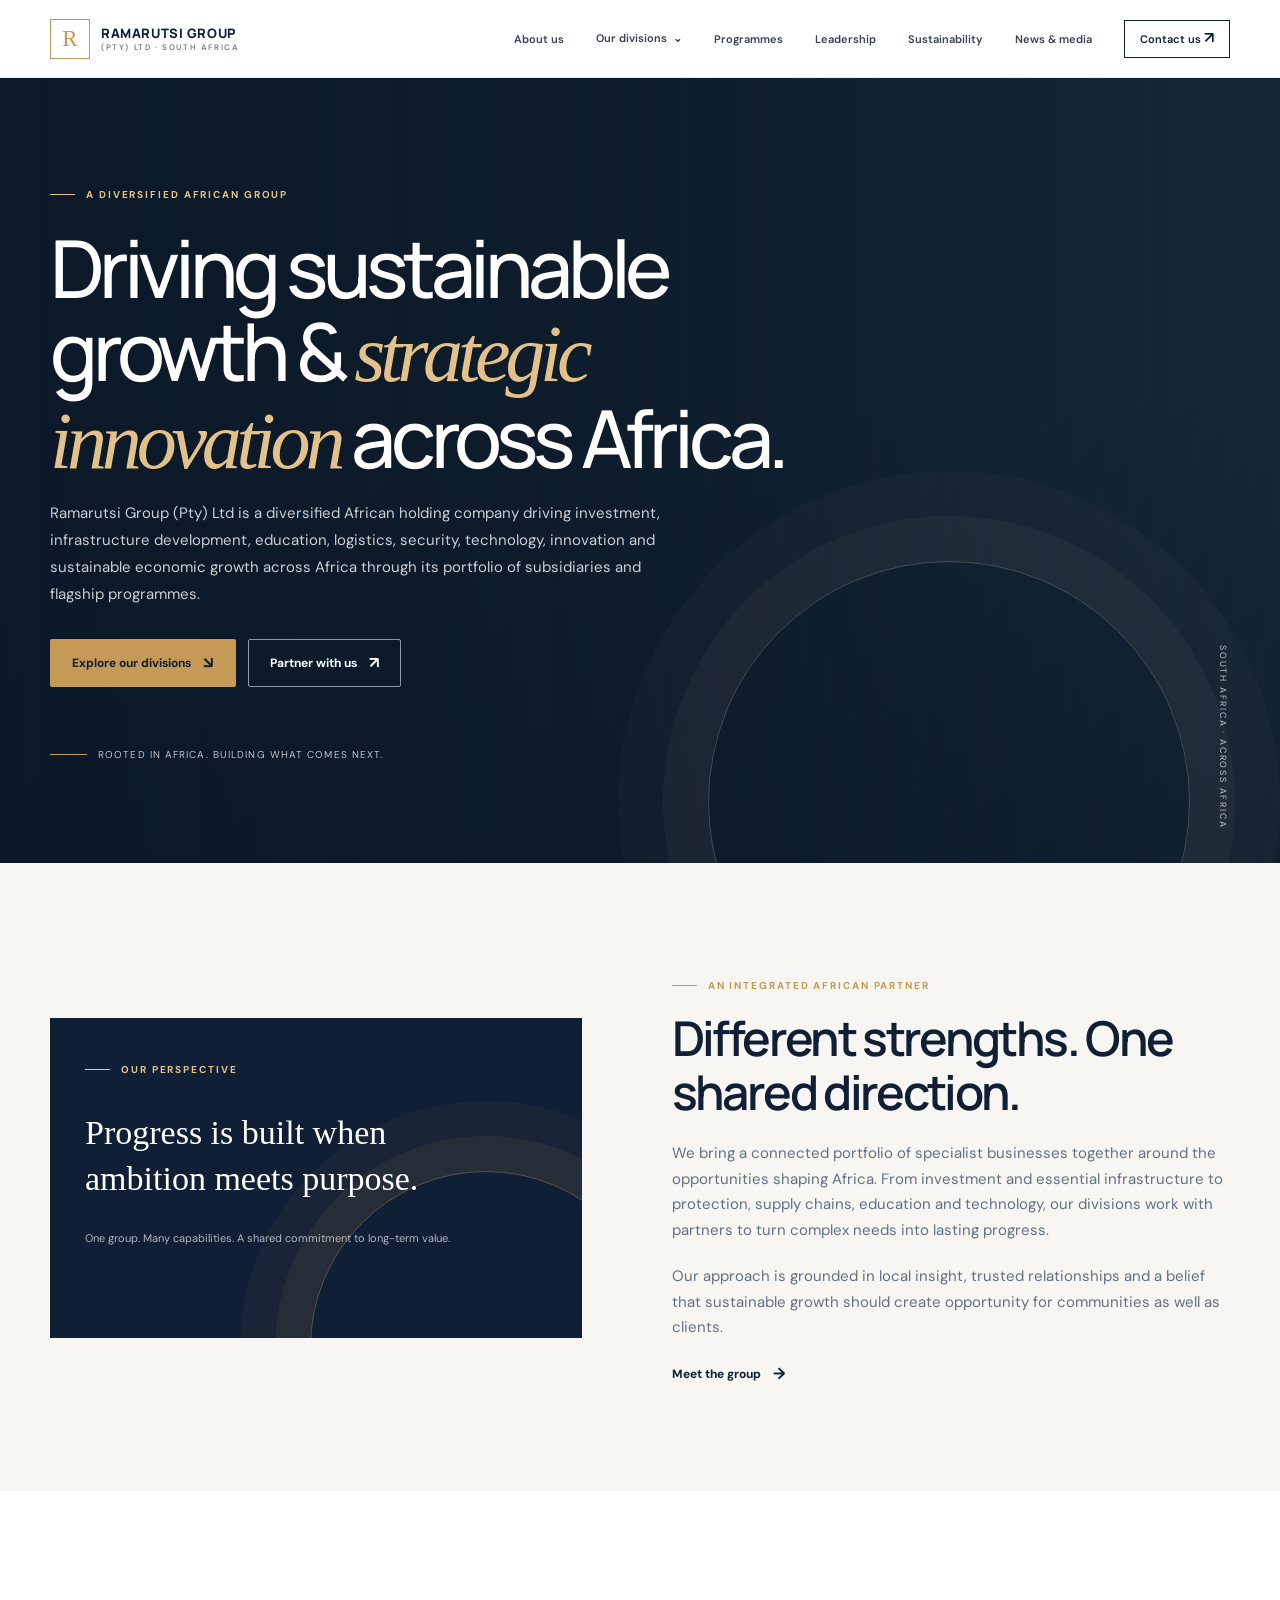
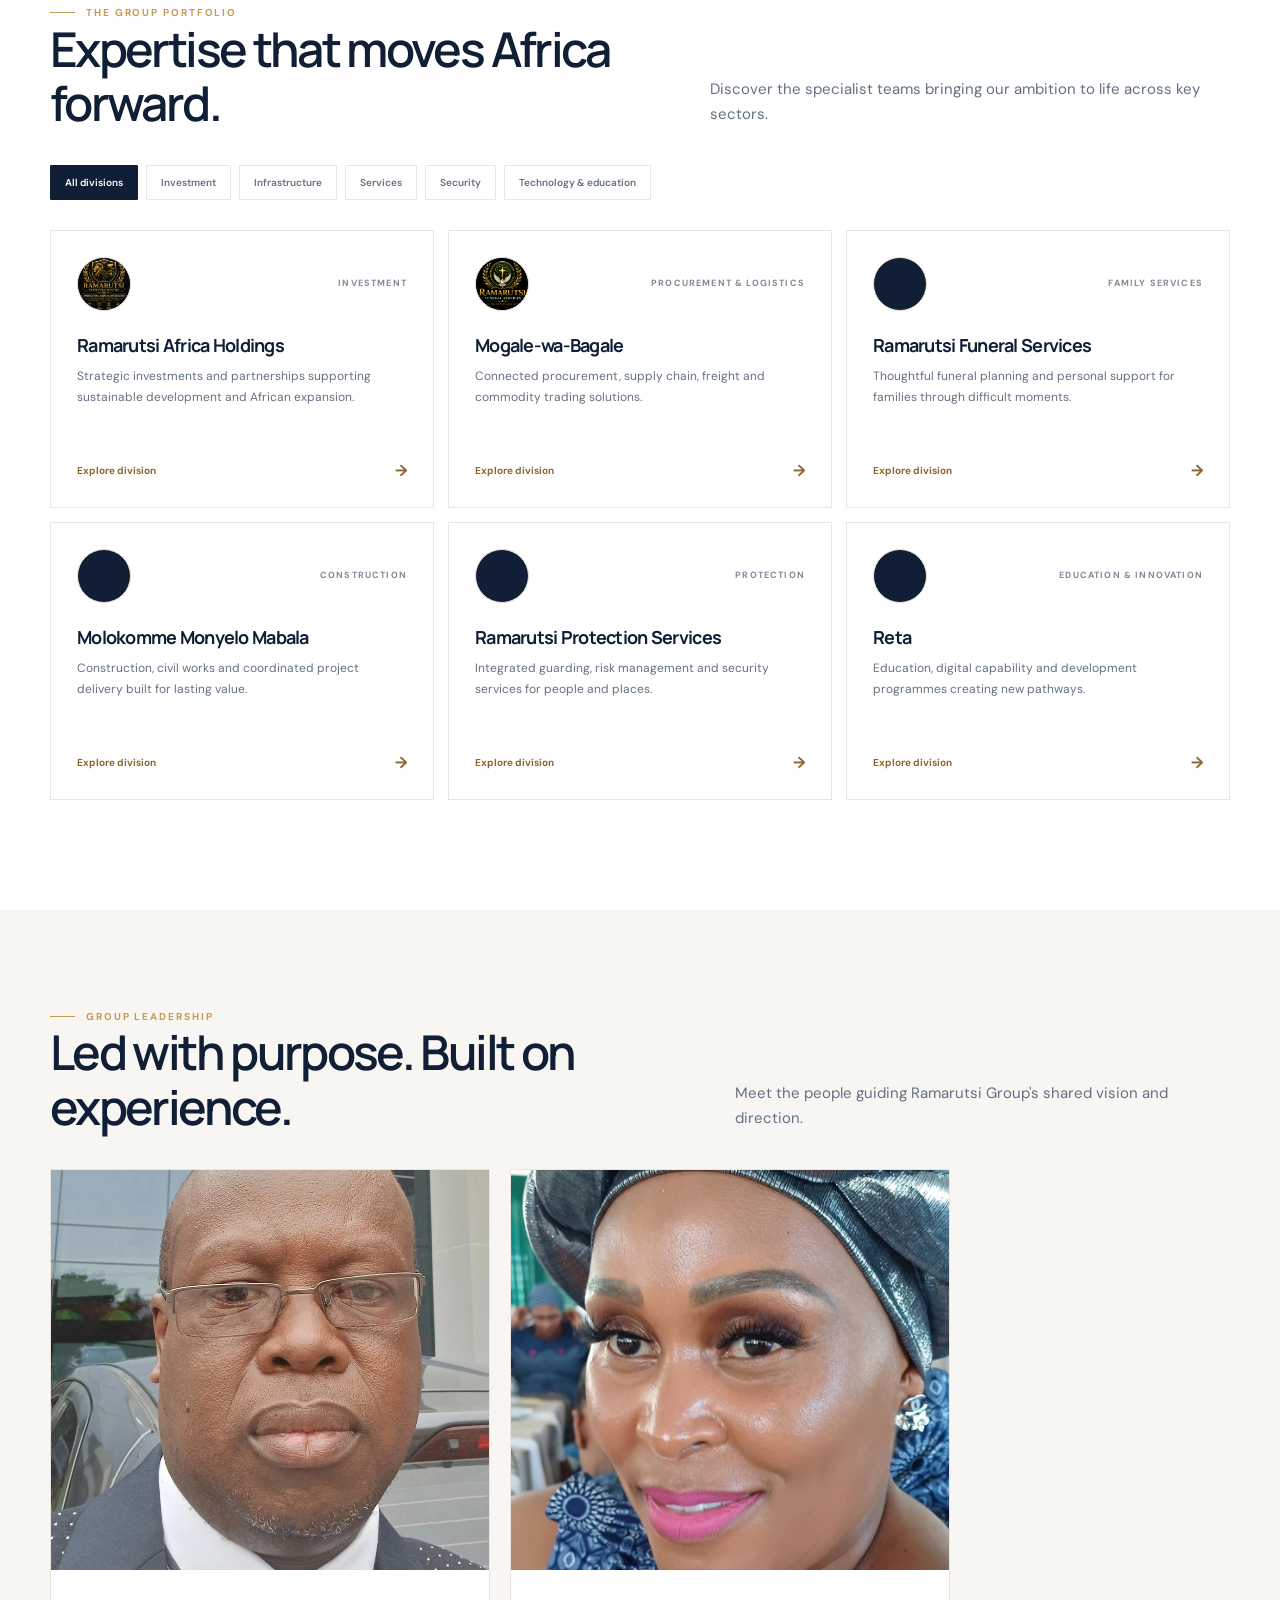
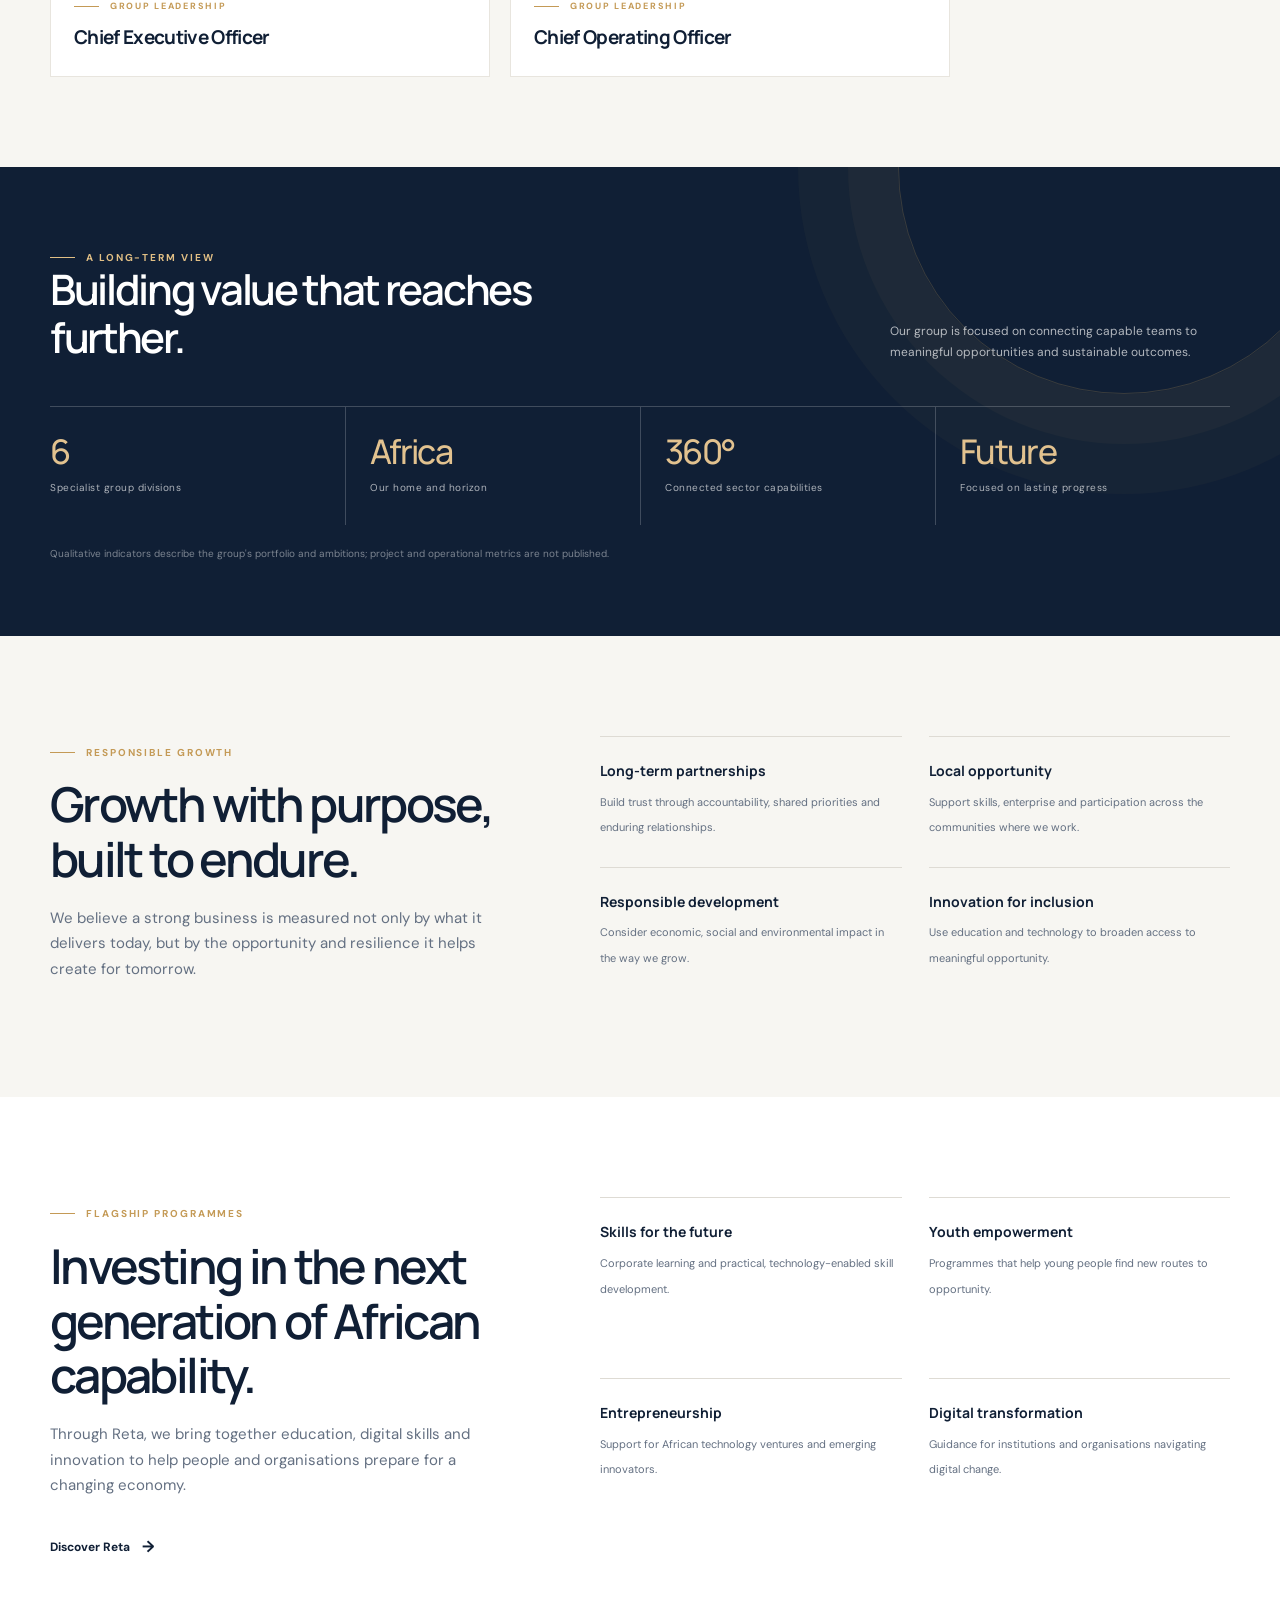
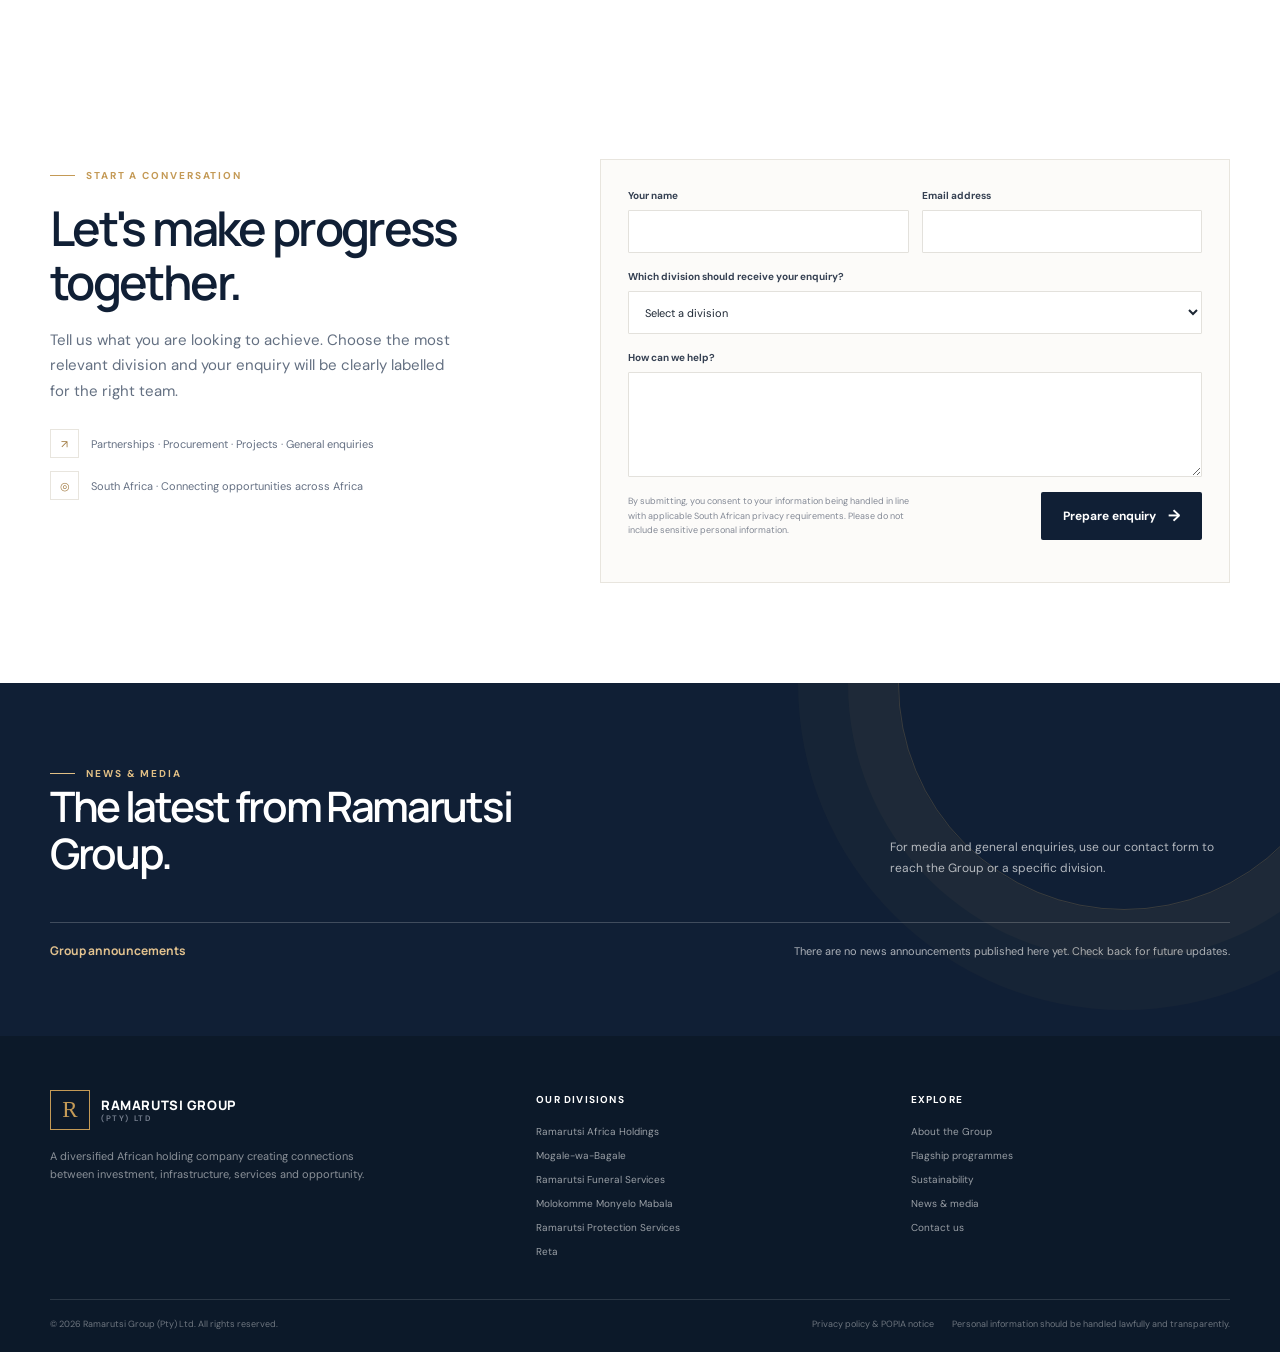
==== ramarutsi-group-website/index.html @ f802caf9 "Add files via upload" ====
<!doctype html>
<html lang="en-ZA">
<head>
  <meta charset="utf-8">
  <meta name="viewport" content="width=device-width, initial-scale=1">
  <meta name="theme-color" content="#101f35">
  <meta name="description" content="Ramarutsi Group is a diversified African holding company advancing investment, infrastructure, logistics, security, education and innovation.">
  <meta name="keywords" content="Ramarutsi Group, African investment, infrastructure, procurement, logistics, security services, education, South Africa">
  <meta property="og:title" content="Ramarutsi Group | Building Africa's next chapter">
  <meta property="og:description" content="A diversified African group delivering progress across investment, infrastructure, logistics, security, education and innovation.">
  <meta property="og:type" content="website">
  <title>Ramarutsi Group | Building Africa's next chapter</title>
  <link rel="preconnect" href="https://fonts.googleapis.com">
  <link rel="preconnect" href="https://fonts.gstatic.com" crossorigin>
  <link rel="preconnect" href="https://images.unsplash.com">
  <link rel="stylesheet" href="assets/css/style.css">
</head>
<body>
  <header class="site-header">
    <nav class="container nav-inner" aria-label="Main navigation">
      <a class="brand" href="index.html" aria-label="Ramarutsi Group home">
        <span class="brand-mark" aria-hidden="true">R</span>
        <span class="brand-copy">Ramarutsi Group<small>(Pty) Ltd · South Africa</small></span>
      </a>
      <button class="menu-toggle" type="button" aria-label="Open navigation menu" aria-expanded="false" aria-controls="primary-navigation">☰</button>
      <ul class="nav-links" id="primary-navigation">
        <li><a href="#about">About us</a></li>
        <li class="nav-dropdown">
          <button type="button" aria-haspopup="true">Our divisions <span aria-hidden="true">⌄</span></button>
          <div class="dropdown-menu">
            <a href="companies/africa-holdings.html">Ramarutsi Africa Holdings</a>
            <a href="companies/mogale-wa-bagale.html">Mogale-wa-Bagale</a>
            <a href="companies/funeral-services.html">Ramarutsi Funeral Services</a>
            <a href="companies/molokomme-monyelo-mabala.html">Molokomme Monyelo Mabala</a>
            <a href="companies/protection-services.html">Ramarutsi Protection Services</a>
            <a href="companies/reta.html">Reta</a>
          </div>
        </li>
        <li><a href="#programmes">Programmes</a></li>
        <li><a href="#leadership">Leadership</a></li>
        <li><a href="#sustainability">Sustainability</a></li>
        <li><a href="#news">News &amp; media</a></li>
        <li><a class="nav-cta" href="#contact">Contact us <span class="arrow" aria-hidden="true">↗</span></a></li>
      </ul>
    </nav>
  </header>

  <main>
    <section class="hero" aria-labelledby="hero-title">
      <div class="container hero-content">
        <span class="eyebrow">A diversified African group</span>
        <h1 id="hero-title">Driving sustainable growth &amp; <em>strategic innovation</em> across Africa.</h1>
        <p>Ramarutsi Group (Pty) Ltd is a diversified African holding company driving investment, infrastructure development, education, logistics, security, technology, innovation and sustainable economic growth across Africa through its portfolio of subsidiaries and flagship programmes.</p>
        <div class="hero-actions">
          <a class="button button-gold" href="#divisions">Explore our divisions <span class="arrow" aria-hidden="true">↘</span></a>
          <a class="button button-outline" href="#contact">Partner with us <span class="arrow" aria-hidden="true">↗</span></a>
        </div>
        <div class="hero-note">Rooted in Africa. Building what comes next.</div>
      </div>
      <span class="hero-corner">South Africa · Across Africa</span>
    </section>

    <section class="intro" id="about">
      <div class="container intro-grid">
        <div class="intro-aside">
          <span class="eyebrow">Our perspective</span>
          <blockquote>Progress is built when ambition meets purpose.</blockquote>
          <p>One group. Many capabilities. A shared commitment to long-term value.</p>
        </div>
        <div class="intro-copy">
          <span class="eyebrow">An integrated African partner</span>
          <h2 class="section-heading">Different strengths. One shared direction.</h2>
          <p>We bring a connected portfolio of specialist businesses together around the opportunities shaping Africa. From investment and essential infrastructure to protection, supply chains, education and technology, our divisions work with partners to turn complex needs into lasting progress.</p>
          <p>Our approach is grounded in local insight, trusted relationships and a belief that sustainable growth should create opportunity for communities as well as clients.</p>
          <a class="intro-link" href="#divisions">Meet the group <span class="arrow" aria-hidden="true">→</span></a>
        </div>
      </div>
    </section>

    <section class="divisions" id="divisions">
      <div class="container">
        <div class="section-topline">
          <div>
            <span class="eyebrow">The group portfolio</span>
            <h2 class="section-heading">Expertise that moves Africa forward.</h2>
          </div>
          <p class="section-copy">Discover the specialist teams bringing our ambition to life across key sectors.</p>
        </div>
        <div class="filter-row" role="group" aria-label="Filter divisions by sector">
          <button class="filter-button" type="button" data-filter="all" aria-pressed="true">All divisions</button>
          <button class="filter-button" type="button" data-filter="investment" aria-pressed="false">Investment</button>
          <button class="filter-button" type="button" data-filter="infrastructure" aria-pressed="false">Infrastructure</button>
          <button class="filter-button" type="button" data-filter="services" aria-pressed="false">Services</button>
          <button class="filter-button" type="button" data-filter="security" aria-pressed="false">Security</button>
          <button class="filter-button" type="button" data-filter="technology" aria-pressed="false">Technology &amp; education</button>
        </div>
        <div class="division-grid">
          <article class="division-card" data-sectors="investment">
            <div class="division-top"><span class="division-icon division-logo"><img src="assets/images/division-africa-holdings.webp" alt="" loading="lazy" decoding="async"></span><span class="division-sector">Investment</span></div>
            <h3>Ramarutsi Africa Holdings</h3>
            <p>Strategic investments and partnerships supporting sustainable development and African expansion.</p>
            <a href="companies/africa-holdings.html"><span>Explore division</span><span aria-hidden="true">→</span></a>
          </article>
          <article class="division-card" data-sectors="services infrastructure">
            <div class="division-top"><span class="division-icon division-logo"><img src="assets/images/division-mogale-wa-bagale.webp" alt="" loading="lazy" decoding="async"></span><span class="division-sector">Procurement &amp; logistics</span></div>
            <h3>Mogale-wa-Bagale</h3>
            <p>Connected procurement, supply chain, freight and commodity trading solutions.</p>
            <a href="companies/mogale-wa-bagale.html"><span>Explore division</span><span aria-hidden="true">→</span></a>
          </article>
          <article class="division-card" data-sectors="services">
            <div class="division-top"><span class="division-icon division-logo"><img src="assets/images/division-funeral-services.webp" alt="" loading="lazy" decoding="async"></span><span class="division-sector">Family services</span></div>
            <h3>Ramarutsi Funeral Services</h3>
            <p>Thoughtful funeral planning and personal support for families through difficult moments.</p>
            <a href="companies/funeral-services.html"><span>Explore division</span><span aria-hidden="true">→</span></a>
          </article>
          <article class="division-card" data-sectors="infrastructure services">
            <div class="division-top"><span class="division-icon division-logo"><img src="assets/images/division-molokomme-monyelo-mabala.webp" alt="" loading="lazy" decoding="async"></span><span class="division-sector">Construction</span></div>
            <h3>Molokomme Monyelo Mabala</h3>
            <p>Construction, civil works and coordinated project delivery built for lasting value.</p>
            <a href="companies/molokomme-monyelo-mabala.html"><span>Explore division</span><span aria-hidden="true">→</span></a>
          </article>
          <article class="division-card" data-sectors="security services">
            <div class="division-top"><span class="division-icon division-logo"><img src="assets/images/division-protection-services.webp" alt="" loading="lazy" decoding="async"></span><span class="division-sector">Protection</span></div>
            <h3>Ramarutsi Protection Services</h3>
            <p>Integrated guarding, risk management and security services for people and places.</p>
            <a href="companies/protection-services.html"><span>Explore division</span><span aria-hidden="true">→</span></a>
          </article>
          <article class="division-card" data-sectors="technology">
            <div class="division-top"><span class="division-icon division-logo"><img src="assets/images/division-reta.webp" alt="" loading="lazy" decoding="async"></span><span class="division-sector">Education &amp; innovation</span></div>
            <h3>Reta</h3>
            <p>Education, digital capability and development programmes creating new pathways.</p>
            <a href="companies/reta.html"><span>Explore division</span><span aria-hidden="true">→</span></a>
          </article>
        </div>
      </div>
    </section>

    <section class="leadership" id="leadership">
      <div class="container">
        <div class="section-topline">
          <div>
            <span class="eyebrow">Group leadership</span>
            <h2 class="section-heading">Led with purpose. Built on experience.</h2>
          </div>
          <p class="section-copy">Meet the people guiding Ramarutsi Group's shared vision and direction.</p>
        </div>
        <div class="leadership-grid">
          <figure class="leader-card">
            <div class="leader-image"><img src="assets/images/leader-ceo.webp" alt="Ramarutsi Group Chief Executive Officer wearing glasses" loading="lazy" decoding="async"></div>
            <figcaption><span class="eyebrow">Group leadership</span><h3>Chief Executive Officer</h3></figcaption>
          </figure>
          <figure class="leader-card">
            <div class="leader-image"><img src="assets/images/leader-coo.webp" alt="Ramarutsi Group Chief Operating Officer wearing blue" loading="lazy" decoding="async"></div>
            <figcaption><span class="eyebrow">Group leadership</span><h3>Chief Operating Officer</h3></figcaption>
          </figure>
        </div>
      </div>
    </section>

    <section class="impact" aria-labelledby="impact-title">
      <div class="container">
        <div class="impact-header">
          <div><span class="eyebrow">A long-term view</span><h2 class="section-heading" id="impact-title">Building value that reaches further.</h2></div>
          <p>Our group is focused on connecting capable teams to meaningful opportunities and sustainable outcomes.</p>
        </div>
        <div class="metric-grid">
          <div class="metric"><strong>6</strong><span>Specialist group divisions</span></div>
          <div class="metric"><strong>Africa</strong><span>Our home and horizon</span></div>
          <div class="metric"><strong>360°</strong><span>Connected sector capabilities</span></div>
          <div class="metric"><strong>Future</strong><span>Focused on lasting progress</span></div>
        </div>
        <p class="impact-note">Qualitative indicators describe the group's portfolio and ambitions; project and operational metrics are not published.</p>
      </div>
    </section>

    <section class="values" id="sustainability">
      <div class="container values-grid">
        <div class="values-copy">
          <span class="eyebrow">Responsible growth</span>
          <h2 class="section-heading">Growth with purpose, built to endure.</h2>
          <p>We believe a strong business is measured not only by what it delivers today, but by the opportunity and resilience it helps create for tomorrow.</p>
        </div>
        <ul class="value-list">
          <li><strong>Long-term partnerships</strong><span>Build trust through accountability, shared priorities and enduring relationships.</span></li>
          <li><strong>Local opportunity</strong><span>Support skills, enterprise and participation across the communities where we work.</span></li>
          <li><strong>Responsible development</strong><span>Consider economic, social and environmental impact in the way we grow.</span></li>
          <li><strong>Innovation for inclusion</strong><span>Use education and technology to broaden access to meaningful opportunity.</span></li>
        </ul>
      </div>
    </section>

    <section class="values" id="programmes" style="background:#fff">
      <div class="container values-grid">
        <div class="values-copy">
          <span class="eyebrow">Flagship programmes</span>
          <h2 class="section-heading">Investing in the next generation of African capability.</h2>
          <p>Through Reta, we bring together education, digital skills and innovation to help people and organisations prepare for a changing economy.</p>
          <a class="intro-link" href="companies/reta.html">Discover Reta <span class="arrow" aria-hidden="true">→</span></a>
        </div>
        <ul class="value-list">
          <li><strong>Skills for the future</strong><span>Corporate learning and practical, technology-enabled skill development.</span></li>
          <li><strong>Youth empowerment</strong><span>Programmes that help young people find new routes to opportunity.</span></li>
          <li><strong>Entrepreneurship</strong><span>Support for African technology ventures and emerging innovators.</span></li>
          <li><strong>Digital transformation</strong><span>Guidance for institutions and organisations navigating digital change.</span></li>
        </ul>
      </div>
    </section>

    <section class="contact" id="contact">
      <div class="container contact-grid">
        <div class="contact-copy">
          <span class="eyebrow">Start a conversation</span>
          <h2 class="section-heading">Let's make progress together.</h2>
          <p>Tell us what you are looking to achieve. Choose the most relevant division and your enquiry will be clearly labelled for the right team.</p>
          <div class="contact-detail"><span aria-hidden="true">↗</span><span>Partnerships · Procurement · Projects · General enquiries</span></div>
          <div class="contact-detail"><span aria-hidden="true">◎</span><span>South Africa · Connecting opportunities across Africa</span></div>
        </div>
        <form class="contact-form" id="contact-form">
          <div class="field"><label for="name">Your name</label><input id="name" name="name" autocomplete="name" required></div>
          <div class="field"><label for="email">Email address</label><input id="email" name="email" type="email" autocomplete="email" required></div>
          <div class="field field-full"><label for="division">Which division should receive your enquiry?</label>
            <select id="division" name="division" required>
              <option value="" disabled selected>Select a division</option>
              <option value="africa-holdings">Ramarutsi Africa Holdings</option>
              <option value="mogale-wa-bagale">Mogale-wa-Bagale</option>
              <option value="funeral-services">Ramarutsi Funeral Services</option>
              <option value="molokomme-monyelo-mabala">Molokomme Monyelo Mabala</option>
              <option value="protection-services">Ramarutsi Protection Services</option>
              <option value="reta">Reta</option>
              <option value="group">Ramarutsi Group — general enquiry</option>
            </select>
          </div>
          <div class="field field-full"><label for="message">How can we help?</label><textarea id="message" name="message" required></textarea></div>
          <div class="form-foot">
            <p>By submitting, you consent to your information being handled in line with applicable South African privacy requirements. Please do not include sensitive personal information.</p>
            <button class="button button-dark" type="submit">Prepare enquiry <span class="arrow" aria-hidden="true">→</span></button>
          </div>
          <p class="form-status" id="form-status" role="status" aria-live="polite" tabindex="-1"></p>
        </form>
      </div>
    </section>

    <section id="news" class="impact" aria-label="News and media">
      <div class="container impact-header">
        <div><span class="eyebrow">News &amp; media</span><h2 class="section-heading">The latest from Ramarutsi Group.</h2></div>
        <p>For media and general enquiries, use our contact form to reach the Group or a specific division.</p>
      </div>
      <div class="container news-strip"><strong>Group announcements</strong><p>There are no news announcements published here yet. Check back for future updates.</p></div>
    </section>
  </main>

  <footer class="site-footer">
    <div class="container">
      <div class="footer-top">
        <div class="footer-brand">
          <a class="brand" href="index.html"><span class="brand-mark" aria-hidden="true">R</span><span class="brand-copy">Ramarutsi Group<small>(Pty) Ltd</small></span></a>
          <p>A diversified African holding company creating connections between investment, infrastructure, services and opportunity.</p>
        </div>
        <div class="footer-column"><h3>Our divisions</h3><div class="footer-links">
          <a href="companies/africa-holdings.html">Ramarutsi Africa Holdings</a><a href="companies/mogale-wa-bagale.html">Mogale-wa-Bagale</a><a href="companies/funeral-services.html">Ramarutsi Funeral Services</a><a href="companies/molokomme-monyelo-mabala.html">Molokomme Monyelo Mabala</a><a href="companies/protection-services.html">Ramarutsi Protection Services</a><a href="companies/reta.html">Reta</a>
        </div></div>
        <div class="footer-column"><h3>Explore</h3><div class="footer-links">
          <a href="#about">About the Group</a><a href="#programmes">Flagship programmes</a><a href="#sustainability">Sustainability</a><a href="#news">News &amp; media</a><a href="#contact">Contact us</a>
        </div></div>
      </div>
      <div class="footer-bottom"><span>© <span data-year></span> Ramarutsi Group (Pty) Ltd. All rights reserved.</span>      <div class="footer-legal"><a href="privacy.html">Privacy policy &amp; POPIA notice</a><span>Personal information should be handled lawfully and transparently.</span></div></div>
    </div>
  </footer>
  <script src="assets/js/main.js" defer></script>
</body>
</html>
---- ramarutsi-group-website/assets/css/style.css ----
@import url('https://fonts.googleapis.com/css2?family=DM+Sans:wght@400;500;600;700&family=Manrope:wght@400;500;600;700;800&display=swap');

:root {
  color-scheme: light;
  --navy: #101f35;
  --navy-2: #172a46;
  --gold: #c49a56;
  --gold-light: #ead7b5;
  --ink: #1d2734;
  --muted: #647082;
  --paper: #f7f6f2;
  --white: #fff;
  --line: #e8e5de;
  --serif: Georgia, 'Times New Roman', serif;
  --sans: 'DM Sans', Arial, sans-serif;
  --display: 'Manrope', Arial, sans-serif;
  --container: 1180px;
}

* { box-sizing: border-box; }
html { scroll-behavior: smooth; scroll-padding-top: 92px; }
body { margin: 0; color: var(--ink); background: var(--white); font-family: var(--sans); font-size: 15px; line-height: 1.7; -webkit-font-smoothing: antialiased; }
body.menu-open { overflow: hidden; }
a { color: inherit; text-decoration: none; }
button, input, select, textarea { font: inherit; }
button, a { -webkit-tap-highlight-color: transparent; }
button:focus-visible, a:focus-visible, input:focus-visible, select:focus-visible, textarea:focus-visible { outline: 3px solid #d5ab69; outline-offset: 3px; }
img { display: block; max-width: 100%; }
.container { width: min(var(--container), calc(100% - 48px)); margin-inline: auto; }
.eyebrow { display: inline-flex; align-items: center; gap: 11px; color: var(--gold); font-size: 10px; font-weight: 700; letter-spacing: .19em; line-height: 1.5; text-transform: uppercase; }
.eyebrow::before { width: 25px; height: 1px; background: currentColor; content: ''; }
.section-heading { max-width: 670px; margin: 0; color: var(--navy); font-family: var(--display); font-size: clamp(32px, 4vw, 48px); font-weight: 600; letter-spacing: -.055em; line-height: 1.14; }
.section-copy { max-width: 570px; color: var(--muted); font-size: 15px; }
.button { display: inline-flex; min-height: 48px; align-items: center; justify-content: center; gap: 12px; padding: 0 21px; border: 1px solid transparent; border-radius: 2px; cursor: pointer; font-size: 12px; font-weight: 700; transition: background .2s, color .2s, border-color .2s, transform .2s; }
.button:hover { transform: translateY(-2px); }
.button-gold { color: var(--navy); background: var(--gold); }
.button-gold:hover { background: #d3ae70; }
.button-outline { border-color: rgba(255,255,255,.55); color: var(--white); background: transparent; }
.button-outline:hover { border-color: var(--white); background: rgba(255,255,255,.08); }
.button-dark { color: var(--white); background: var(--navy); }
.button-dark:hover { background: #263d5a; }
.arrow { font-size: 16px; line-height: 1; }

.site-header { position: sticky; z-index: 20; top: 0; height: 78px; border-bottom: 1px solid rgba(16,31,53,.08); background: rgba(255,255,255,.97); backdrop-filter: blur(12px); }
.nav-inner { display: flex; height: 100%; align-items: center; justify-content: space-between; }
.brand { display: inline-flex; align-items: center; gap: 11px; flex-shrink: 0; }
.brand-mark { display: grid; width: 40px; height: 40px; place-items: center; border: 1px solid var(--gold); color: var(--gold); font-family: var(--serif); font-size: 23px; line-height: 1; }
.brand-copy { display: grid; gap: 0; color: var(--navy); font-family: var(--display); font-size: 13px; font-weight: 800; letter-spacing: .045em; line-height: 1.25; text-transform: uppercase; }
.brand-copy small { color: #788190; font-family: var(--sans); font-size: 8px; font-weight: 600; letter-spacing: .2em; }
.nav-links { display: flex; align-items: center; gap: clamp(16px, 2.5vw, 33px); margin: 0; padding: 0; list-style: none; }
.nav-links a { color: #354052; font-size: 11px; font-weight: 600; transition: color .2s; }
.nav-links a:hover, .nav-links a[aria-current="page"] { color: #a97a32; }
.nav-links .nav-cta { padding: 11px 15px; border: 1px solid var(--navy); color: var(--navy); }
.nav-links .nav-cta:hover { color: var(--white); background: var(--navy); }
.nav-dropdown { position: relative; }
.nav-dropdown > button { display: flex; align-items: center; gap: 6px; padding: 9px 0; border: 0; color: #354052; background: transparent; cursor: pointer; font-size: 11px; font-weight: 600; }
.dropdown-menu { position: absolute; top: calc(100% + 13px); left: -18px; display: none; width: 250px; padding: 9px; border: 1px solid var(--line); background: var(--white); box-shadow: 0 18px 40px rgba(16,31,53,.12); }
.nav-dropdown:hover .dropdown-menu, .nav-dropdown:focus-within .dropdown-menu { display: grid; }
.dropdown-menu a { padding: 9px 10px; font-size: 11px; }
.dropdown-menu a:hover { background: var(--paper); }
.menu-toggle { display: none; width: 43px; height: 43px; align-items: center; justify-content: center; border: 1px solid var(--line); color: var(--navy); background: var(--white); cursor: pointer; font-size: 20px; }

.hero { position: relative; display: flex; min-height: min(660px, calc(100svh - 78px)); align-items: center; overflow: hidden; color: var(--white); background: #192b3a url('https://images.unsplash.com/photo-1516026672322-bc52d61a55d5?auto=format&fit=crop&w=2200&q=85') center 53% / cover no-repeat; }
.hero::before { position: absolute; inset: 0; background: linear-gradient(90deg, rgba(10,23,39,.91) 0%, rgba(10,23,39,.76) 44%, rgba(10,23,39,.18) 100%), linear-gradient(0deg, rgba(11,24,39,.45), transparent 60%); content: ''; }
.hero::after { position: absolute; right: 7%; bottom: -180px; width: 480px; height: 480px; border: 1px solid rgba(234,215,181,.24); border-radius: 50%; box-shadow: 0 0 0 45px rgba(234,215,181,.035), 0 0 0 90px rgba(234,215,181,.025); content: ''; pointer-events: none; }
.hero-content { position: relative; z-index: 1; padding-block: 100px; }
.hero .eyebrow { color: #e4c28b; }
.hero h1 { max-width: 760px; margin: 22px 0 17px; font-family: var(--display); font-size: clamp(46px, 7vw, 80px); font-weight: 500; letter-spacing: -.065em; line-height: 1.04; }
.hero h1 em { color: #e3c18a; font-family: var(--serif); font-weight: 400; }
.hero p { max-width: 620px; margin: 0; color: rgba(255,255,255,.79); font-size: 15px; line-height: 1.8; }
.hero-actions { display: flex; flex-wrap: wrap; gap: 12px; margin-top: 31px; }
.hero-note { display: flex; align-items: center; gap: 11px; margin-top: 59px; color: rgba(255,255,255,.74); font-size: 10px; letter-spacing: .11em; text-transform: uppercase; }
.hero-note::before { width: 37px; height: 1px; background: var(--gold); content: ''; }
.hero-corner { position: absolute; z-index: 2; right: max(24px, calc((100vw - var(--container)) / 2)); bottom: 35px; color: rgba(255,255,255,.72); font-size: 9px; letter-spacing: .2em; text-transform: uppercase; writing-mode: vertical-rl; }

.intro { padding-block: 106px 105px; background: var(--paper); }
.intro-grid { display: grid; grid-template-columns: 1fr 1.05fr; gap: 90px; align-items: center; }
.intro-aside { position: relative; min-height: 320px; padding: 35px; overflow: hidden; color: var(--white); background: var(--navy); }
.intro-aside::after { position: absolute; right: -80px; bottom: -185px; width: 350px; height: 350px; border: 1px solid rgba(196,154,86,.42); border-radius: 50%; box-shadow: 0 0 0 35px rgba(196,154,86,.07), 0 0 0 70px rgba(196,154,86,.05); content: ''; }
.intro-aside .eyebrow { color: #e2c28f; }
.intro-aside blockquote { position: relative; z-index: 1; max-width: 355px; margin: 32px 0 27px; font-family: var(--serif); font-size: clamp(24px, 3vw, 34px); line-height: 1.35; }
.intro-aside p { position: relative; z-index: 1; margin: 0; color: rgba(255,255,255,.67); font-size: 11px; }
.intro-copy .section-heading { margin-top: 16px; }
.intro-copy > p { margin: 21px 0 0; color: var(--muted); }
.intro-link { display: inline-flex; align-items: center; gap: 12px; margin-top: 23px; color: var(--navy); font-size: 12px; font-weight: 700; }

.divisions { padding-block: 105px 110px; }
.section-topline { display: flex; align-items: end; justify-content: space-between; gap: 28px; margin-bottom: 34px; }
.section-topline .section-copy { margin: 0 0 3px; }
.filter-row { display: flex; flex-wrap: wrap; gap: 8px; margin: 28px 0 30px; }
.filter-button { padding: 8px 14px; border: 1px solid var(--line); border-radius: 1px; color: #647082; background: var(--white); cursor: pointer; font-size: 10px; font-weight: 600; transition: all .2s; }
.filter-button:hover, .filter-button[aria-pressed="true"] { border-color: var(--navy); color: var(--white); background: var(--navy); }
.division-grid { display: grid; grid-template-columns: repeat(3, 1fr); gap: 14px; }
.division-card { position: relative; display: flex; min-height: 278px; flex-direction: column; padding: 26px 26px 23px; border: 1px solid var(--line); background: var(--white); transition: transform .24s, box-shadow .24s, border-color .24s; }
.division-card:hover { transform: translateY(-4px); border-color: #d0bb97; box-shadow: 0 14px 35px rgba(16,31,53,.07); }
.division-card[hidden] { display: none; }
.division-top { display: flex; align-items: center; justify-content: space-between; }
.division-icon { display: grid; width: 42px; height: 42px; place-items: center; border: 1px solid #e8e0d1; color: #ad874d; font-family: var(--serif); font-size: 17px; }
.division-icon.division-logo { width: 54px; height: 54px; overflow: hidden; border-color: #e8e0d1; border-radius: 50%; background: var(--navy); }
.division-logo img { width: 100%; height: 100%; border-radius: inherit; object-fit: cover; transition: transform .45s cubic-bezier(.2,.7,.2,1); }
.division-card:hover .division-logo img { transform: scale(1.13); }
.division-sector { color: #818896; font-size: 9px; font-weight: 700; letter-spacing: .13em; text-transform: uppercase; }
.division-card h3 { margin: 22px 0 9px; color: var(--navy); font-family: var(--display); font-size: 18px; font-weight: 700; letter-spacing: -.04em; line-height: 1.35; }
.division-card p { margin: 0; color: var(--muted); font-size: 12px; line-height: 1.75; }
.division-card > a { display: flex; align-items: center; justify-content: space-between; margin-top: auto; padding-top: 19px; color: #8d672f; font-size: 10px; font-weight: 700; }
.division-card > a span:last-child { font-size: 16px; transition: transform .2s; }
.division-card > a:hover span:last-child { transform: translateX(4px); }

.impact { position: relative; padding-block: 74px; overflow: hidden; color: var(--white); background: var(--navy); }
.impact::after { position: absolute; top: -225px; right: -70px; width: 450px; height: 450px; border: 1px solid rgba(196,154,86,.23); border-radius: 50%; box-shadow: 0 0 0 50px rgba(196,154,86,.045), 0 0 0 100px rgba(196,154,86,.035); content: ''; }
.impact .eyebrow { color: #e1bf85; }
.impact-header { position: relative; z-index: 1; display: flex; align-items: end; justify-content: space-between; gap: 30px; margin-bottom: 44px; }
.impact .section-heading { max-width: 500px; color: var(--white); font-size: clamp(30px, 4vw, 42px); }
.impact-header p { max-width: 340px; margin: 0; color: rgba(255,255,255,.68); font-size: 12px; }
.metric-grid { position: relative; z-index: 1; display: grid; grid-template-columns: repeat(4, 1fr); border-top: 1px solid rgba(255,255,255,.2); }
.metric { min-height: 118px; padding: 24px 20px 0 0; }
.metric + .metric { padding-left: 24px; border-left: 1px solid rgba(255,255,255,.2); }
.metric strong { display: block; color: #e2c28f; font-family: var(--display); font-size: 34px; font-weight: 500; letter-spacing: -.05em; line-height: 1.2; }
.metric span { display: block; margin-top: 7px; color: rgba(255,255,255,.66); font-size: 10px; letter-spacing: .05em; }
.impact-note { position: relative; z-index: 1; margin: 20px 0 0; color: rgba(255,255,255,.45); font-size: 10px; }
.news-strip { display: flex; align-items: center; justify-content: space-between; gap: 25px; margin-top: 30px; padding-top: 18px; border-top: 1px solid rgba(255,255,255,.2); }
.news-strip strong { color: #e2c28f; font-family: var(--display); font-size: 12px; }
.news-strip p { max-width: 470px; margin: 0; color: rgba(255,255,255,.65); font-size: 11px; }

.values { padding-block: 100px; background: var(--paper); }
.values-grid { display: grid; grid-template-columns: .85fr 1.15fr; gap: 85px; }
.values-copy .section-heading { margin-top: 16px; }
.values-copy p { margin-top: 19px; color: var(--muted); }
.value-list { display: grid; grid-template-columns: 1fr 1fr; gap: 0 27px; margin: 0; padding: 0; list-style: none; }
.value-list li { padding: 22px 0; border-top: 1px solid #dedbd4; }
.value-list strong { display: block; margin-bottom: 6px; color: var(--navy); font-family: var(--display); font-size: 14px; }
.value-list span { color: var(--muted); font-size: 11px; line-height: 1.7; }

.contact { padding-block: 100px; background: var(--white); }
.contact-grid { display: grid; grid-template-columns: .85fr 1.15fr; gap: 85px; }
.contact-copy .section-heading { margin-top: 16px; }
.contact-copy > p { max-width: 410px; margin: 18px 0 25px; color: var(--muted); }
.contact-detail { display: flex; align-items: center; gap: 12px; margin-top: 13px; color: #657083; font-size: 11px; }
.contact-detail span:first-child { display: grid; width: 29px; height: 29px; place-items: center; border: 1px solid var(--line); color: #a17b42; }
.contact-form { display: grid; grid-template-columns: 1fr 1fr; gap: 15px 13px; padding: 27px; border: 1px solid var(--line); background: #fcfbf9; }
.field { display: grid; gap: 6px; }
.field-full { grid-column: 1 / -1; }
.field label { color: #354052; font-size: 10px; font-weight: 700; }
.field input, .field select, .field textarea { width: 100%; min-height: 43px; padding: 10px 12px; border: 1px solid #e3e1dc; border-radius: 1px; color: var(--ink); background: var(--white); font-size: 11px; }
.field textarea { min-height: 105px; resize: vertical; }
.form-foot { display: flex; grid-column: 1 / -1; align-items: center; justify-content: space-between; gap: 15px; }
.form-foot p { max-width: 290px; margin: 0; color: #838995; font-size: 9px; line-height: 1.6; }
.form-status { grid-column: 1 / -1; margin: 0; color: #42624b; font-size: 11px; }

.site-footer { padding-block: 54px 20px; color: rgba(255,255,255,.7); background: #0c1929; }
.footer-top { display: grid; grid-template-columns: 1.35fr 1fr 1fr; gap: 55px; padding-bottom: 39px; }
.footer-brand .brand-copy { color: var(--white); }
.footer-brand p { max-width: 330px; margin: 17px 0 0; color: rgba(255,255,255,.52); font-size: 11px; }
.footer-column h3 { margin: 1px 0 15px; color: var(--white); font-size: 10px; letter-spacing: .12em; text-transform: uppercase; }
.footer-links { display: grid; gap: 7px; }
.footer-links a { color: rgba(255,255,255,.58); font-size: 10px; }
.footer-links a:hover { color: #e2c28f; }
.footer-bottom { display: flex; justify-content: space-between; gap: 20px; padding-top: 17px; border-top: 1px solid rgba(255,255,255,.13); color: rgba(255,255,255,.4); font-size: 9px; }
.footer-legal { display: flex; flex-wrap: wrap; gap: 18px; }
.footer-legal a:hover { color: var(--white); }

.page-hero { position: relative; min-height: 370px; display: flex; align-items: end; padding-block: 72px 65px; overflow: hidden; color: var(--white); background: linear-gradient(100deg, #102039, #20354a); }
.page-hero::after { position: absolute; top: -190px; right: 11%; width: 420px; height: 420px; border: 1px solid rgba(196,154,86,.24); border-radius: 50%; box-shadow: 0 0 0 48px rgba(196,154,86,.045), 0 0 0 96px rgba(196,154,86,.035); content: ''; }
.page-hero-content { position: relative; z-index: 1; }
.breadcrumbs { display: flex; gap: 9px; align-items: center; margin-bottom: 22px; color: rgba(255,255,255,.58); font-size: 10px; }
.breadcrumbs a:hover { color: var(--white); }
.page-hero .eyebrow { color: #e1bf85; }
.page-hero h1 { max-width: 800px; margin: 13px 0 12px; font-family: var(--display); font-size: clamp(38px, 6vw, 62px); font-weight: 500; letter-spacing: -.06em; line-height: 1.08; }
.page-hero p { max-width: 620px; margin: 0; color: rgba(255,255,255,.73); font-size: 14px; }
.company-intro { padding-block: 77px; }
.company-grid { display: grid; grid-template-columns: .95fr 1.05fr; gap: 75px; align-items: start; }
.company-intro .section-heading { margin-top: 14px; font-size: clamp(30px, 4vw, 42px); }
.company-intro p { color: var(--muted); }
.company-quote { margin: 0; padding: 26px; border-left: 2px solid var(--gold); color: var(--navy); background: var(--paper); font-family: var(--serif); font-size: 23px; line-height: 1.5; }
.company-visual { display: flex; min-height: 390px; align-items: center; flex-direction: column; justify-content: center; gap: 8px; margin: 0; padding: 28px; overflow: hidden; border: 1px solid rgba(196,154,86,.32); color: var(--white); background: var(--navy); text-align: center; }
.company-visual img { width: min(100%, 245px); aspect-ratio: 1; object-fit: contain; mix-blend-mode: screen; transition: transform .65s cubic-bezier(.2,.7,.2,1); }
.company-visual:hover img { transform: scale(1.045); }
.company-visual figcaption { color: #e2c28f; font-size: 10px; font-weight: 700; letter-spacing: .13em; text-transform: uppercase; }
.company-visual blockquote { max-width: 425px; margin: 8px 0 0; color: rgba(255,255,255,.82); font-family: var(--serif); font-size: 17px; line-height: 1.5; }
.focus-section { padding-block: 72px; background: var(--paper); }
.focus-section .section-heading { margin-top: 13px; }
.focus-grid { display: grid; grid-template-columns: repeat(3, 1fr); gap: 13px; margin-top: 29px; }
.focus-item { min-height: 153px; padding: 23px; border: 1px solid #e7e3db; background: var(--white); }
.focus-number { color: #aa854e; font-family: var(--serif); font-size: 17px; }
.focus-item h3 { margin: 9px 0 5px; color: var(--navy); font-family: var(--display); font-size: 13px; }
.focus-item p { margin: 0; color: var(--muted); font-size: 10px; }
.audience { padding-block: 67px; }
.audience-inner { display: flex; align-items: center; justify-content: space-between; gap: 30px; }
.audience h2 { margin: 10px 0 0; color: var(--navy); font-family: var(--display); font-size: 24px; letter-spacing: -.04em; }
.audience-tags { display: flex; flex-wrap: wrap; justify-content: end; gap: 8px; max-width: 570px; }
.audience-tags span { padding: 8px 12px; border: 1px solid var(--line); color: #616d7c; font-size: 10px; }
.company-cta { padding-block: 57px; color: var(--white); background: var(--navy); }
.company-cta-inner { display: flex; align-items: center; justify-content: space-between; gap: 25px; }
.company-cta h2 { max-width: 650px; margin: 11px 0 0; font-family: var(--display); font-size: clamp(24px, 3.5vw, 35px); font-weight: 500; letter-spacing: -.045em; line-height: 1.2; }
.company-cta .eyebrow { color: #e1bf85; }
.funeral-page .page-hero { background: linear-gradient(100deg, #342c25, #58493a); }
.funeral-page .company-visual { border-color: rgba(216,188,144,.4); background: #392f27; }
.funeral-page .focus-section { background: #f7f3ed; }
.funeral-page .focus-item { border-color: #e9e0d2; }
.funeral-page .company-cta { background: #392f27; }
.leadership { padding-block: 90px; background: var(--paper); }
.leadership-grid { display: grid; grid-template-columns: repeat(2, minmax(0, 1fr)); gap: 20px; max-width: 900px; }
.leader-card { margin: 0; overflow: hidden; border: 1px solid var(--line); background: var(--white); }
.leader-image { height: 400px; overflow: hidden; background: #e8e4dc; }
.leader-image img { width: 100%; height: 100%; object-fit: cover; object-position: center 36%; transition: transform .8s cubic-bezier(.2,.7,.2,1); }
.leader-card:first-child .leader-image img { object-position: center 34%; }
.leader-card:hover .leader-image img { transform: scale(1.035); }
.leader-card figcaption { padding: 20px 23px 22px; }
.leader-card figcaption .eyebrow { font-size: 9px; }
.leader-card h3 { margin: 6px 0 0; color: var(--navy); font-family: var(--display); font-size: 19px; letter-spacing: -.035em; }
.motion-ready .reveal { opacity: 0; transform: translateY(22px); transition: opacity .65s ease, transform .65s cubic-bezier(.2,.7,.2,1); }
.motion-ready .reveal.is-visible { opacity: 1; transform: translateY(0); }
.motion-ready .reveal-delay-1 { transition-delay: .1s; }
.motion-ready .reveal-delay-2 { transition-delay: .2s; }
@keyframes hero-enter { from { opacity: 0; transform: translateY(16px); } to { opacity: 1; transform: translateY(0); } }
.hero-content > * { animation: hero-enter .7s both; }
.hero-content > :nth-child(2) { animation-delay: .08s; }
.hero-content > :nth-child(3) { animation-delay: .16s; }
.hero-content > :nth-child(4) { animation-delay: .24s; }
.hero-content > :nth-child(5) { animation-delay: .32s; }
.policy-content { padding-block: 70px 90px; }
.policy-content .section-heading { margin: 14px 0 26px; }
.policy-content h2 { margin: 31px 0 8px; color: var(--navy); font-family: var(--display); font-size: 19px; letter-spacing: -.025em; }
.policy-content p, .policy-content li { max-width: 790px; color: var(--muted); font-size: 13px; }
.policy-content ul { padding-left: 21px; }
.policy-updated { color: #818896 !important; font-size: 10px !important; }

@media (min-width: 1450px) { :root { --container: 1260px; } }
@media (max-width: 920px) {
  .nav-links { gap: 14px; }
  .nav-links a, .nav-dropdown > button { font-size: 10px; }
  .intro-grid, .values-grid, .contact-grid, .company-grid { gap: 45px; }
  .division-card { padding: 22px 20px; }
}
@media (max-width: 760px) {
  html { scroll-padding-top: 72px; }
  .container { width: min(var(--container), calc(100% - 36px)); }
  .site-header { height: 68px; }
  .menu-toggle { display: flex; }
  .nav-links { position: fixed; inset: 68px 0 0; display: none; align-items: stretch; flex-direction: column; gap: 0; padding: 17px 22px 35px; overflow-y: auto; background: var(--white); }
  .nav-links.is-open { display: flex; }
  .nav-links > li { border-bottom: 1px solid var(--line); }
  .nav-links > li > a, .nav-dropdown > button { display: flex; width: 100%; padding: 15px 5px; font-size: 14px; }
  .nav-links .nav-cta { justify-content: center; margin-top: 15px; }
  .nav-dropdown { width: 100%; }
  .nav-dropdown > button { justify-content: space-between; }
  .dropdown-menu { position: static; display: grid; width: 100%; padding: 0 0 11px 10px; border: 0; box-shadow: none; }
  .dropdown-menu a { font-size: 12px; }
  .hero { min-height: 640px; min-height: min(700px, calc(100svh - 68px)); background-position: 58% center; }
  .hero::before { background: linear-gradient(90deg, rgba(10,23,39,.88), rgba(10,23,39,.55)), linear-gradient(0deg, rgba(11,24,39,.42), transparent 60%); }
  .hero-content { padding-block: 68px; }
  .hero h1 { max-width: 590px; font-size: clamp(43px, 10vw, 67px); }
  .hero p { font-size: 13px; }
  .hero-note { margin-top: 42px; }
  .hero-corner { display: none; }
  .intro, .divisions, .values, .contact { padding-block: 72px; }
  .intro-grid, .values-grid, .contact-grid, .company-grid { grid-template-columns: 1fr; gap: 31px; }
  .intro-aside { min-height: 275px; }
  .section-topline, .impact-header { align-items: start; flex-direction: column; }
  .section-topline .section-copy { max-width: 510px; }
  .division-grid { grid-template-columns: repeat(2, 1fr); }
  .metric-grid { grid-template-columns: repeat(2, 1fr); }
  .metric { min-height: 103px; }
  .metric + .metric { padding-left: 16px; }
  .metric:nth-child(3) { padding-left: 0; border-left: 0; }
  .metric:nth-child(n+3) { border-top: 1px solid rgba(255,255,255,.2); padding-top: 20px; }
  .impact { padding-block: 67px; }
  .impact-header { gap: 17px; margin-bottom: 29px; }
  .news-strip { align-items: start; flex-direction: column; gap: 7px; }
  .value-list { gap: 0 19px; }
  .contact-form { padding: 21px; }
  .footer-top { grid-template-columns: 1fr 1fr; gap: 33px; }
  .footer-brand { grid-column: 1 / -1; }
  .page-hero { min-height: 340px; padding-block: 55px; }
  .company-intro, .focus-section, .audience { padding-block: 58px; }
  .leadership { padding-block: 65px; }
  .leader-image { height: 300px; }
  .company-visual { min-height: 330px; }
  .focus-grid { grid-template-columns: repeat(2, 1fr); }
  .audience-inner, .company-cta-inner { align-items: start; flex-direction: column; }
  .audience-tags { justify-content: start; }
}
@media (max-width: 460px) {
  .container { width: calc(100% - 32px); }
  .brand-mark { width: 36px; height: 36px; }
  .hero { min-height: 620px; }
  .hero h1 { font-size: clamp(41px, 12vw, 53px); }
  .hero-actions { align-items: stretch; flex-direction: column; max-width: 270px; }
  .hero-actions .button { justify-content: space-between; }
  .hero-note { margin-top: 34px; font-size: 8px; }
  .division-grid, .focus-grid, .value-list { grid-template-columns: 1fr; }
  .leadership-grid { grid-template-columns: 1fr; }
  .leader-image { height: 360px; }
  .division-card { min-height: 245px; }
  .metric-grid { column-gap: 12px; }
  .metric strong { font-size: 29px; }
  .metric span { max-width: 130px; font-size: 9px; }
  .contact-form { grid-template-columns: 1fr; padding: 18px; }
  .field-full, .form-foot, .form-status { grid-column: 1; }
  .form-foot { align-items: start; flex-direction: column; }
  .form-foot .button { width: 100%; }
  .footer-top { grid-template-columns: 1fr 1fr; gap: 25px 15px; }
  .footer-bottom { align-items: start; flex-direction: column; gap: 9px; }
  .focus-item { min-height: unset; }
}
@media (prefers-reduced-motion: reduce) {
  *, *::before, *::after { scroll-behavior: auto !important; transition-duration: .01ms !important; animation-duration: .01ms !important; animation-iteration-count: 1 !important; }
  .motion-ready .reveal { opacity: 1; transform: none; }
}
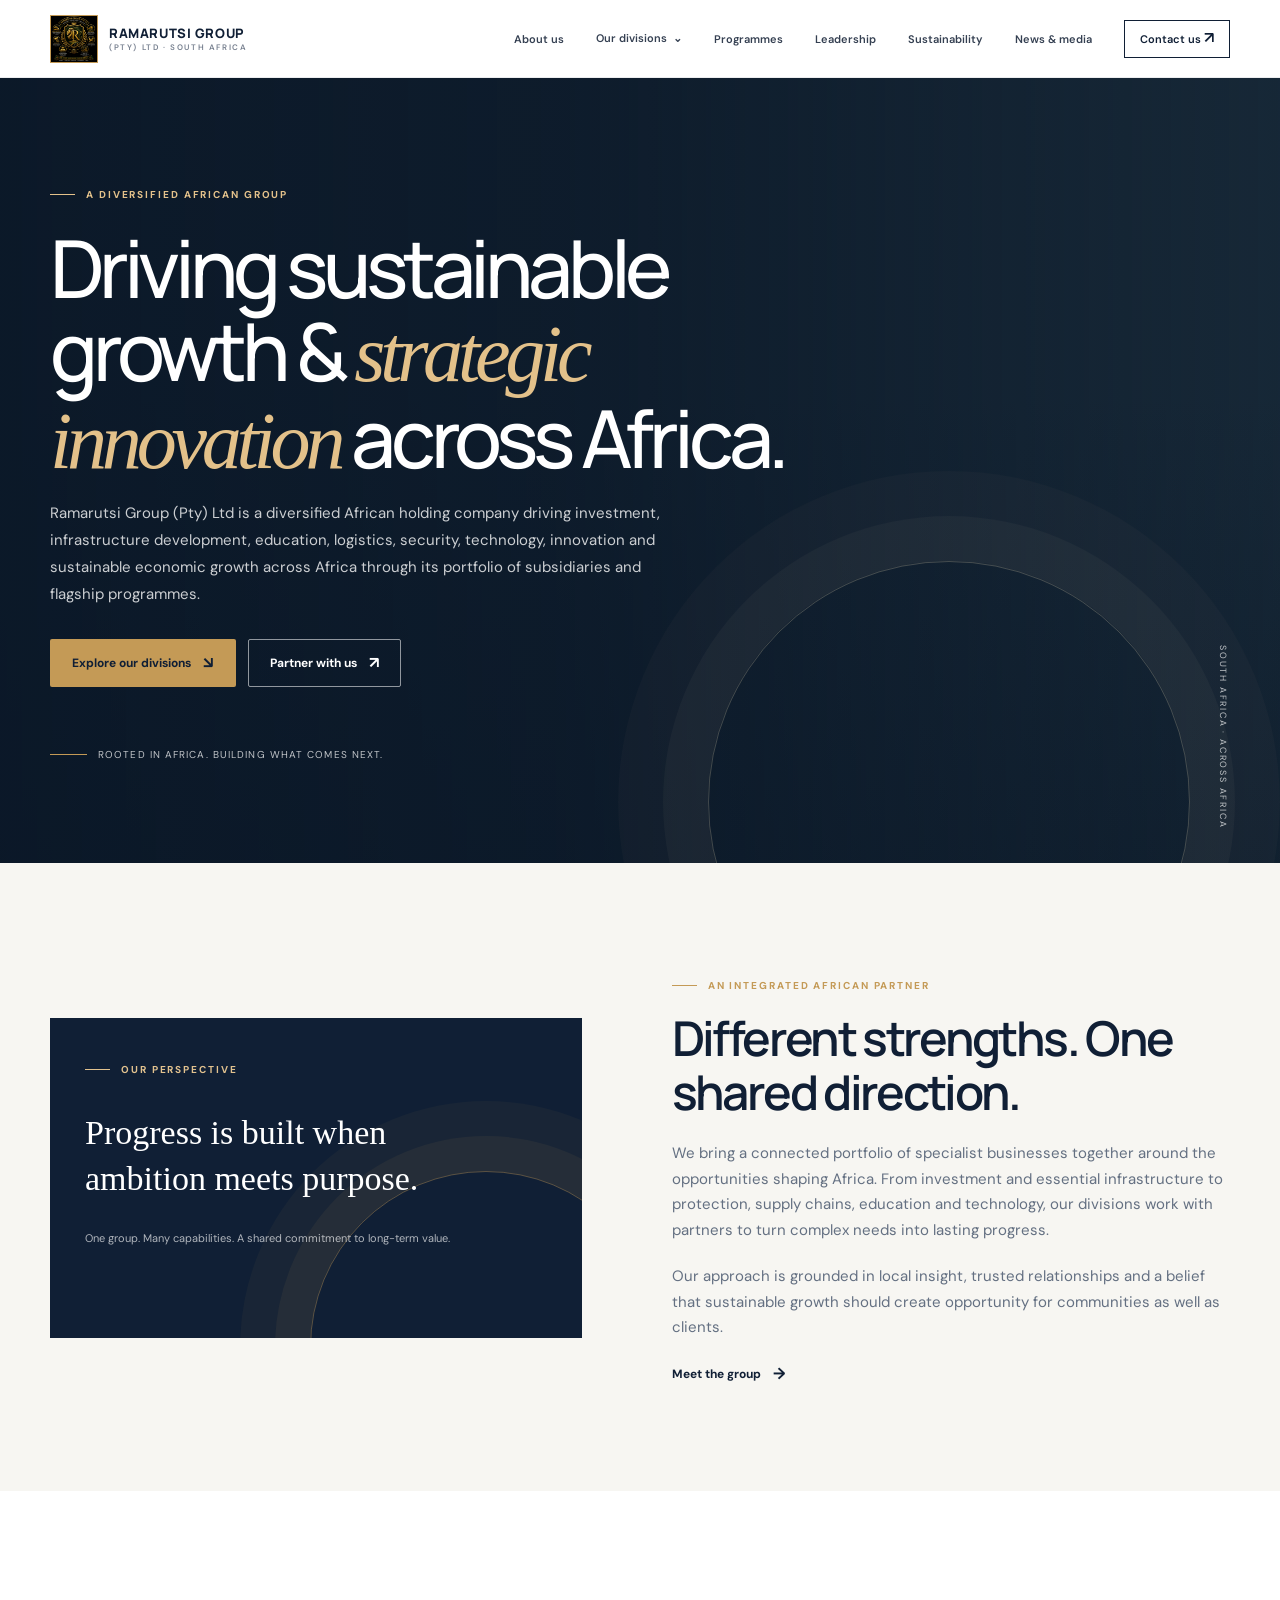
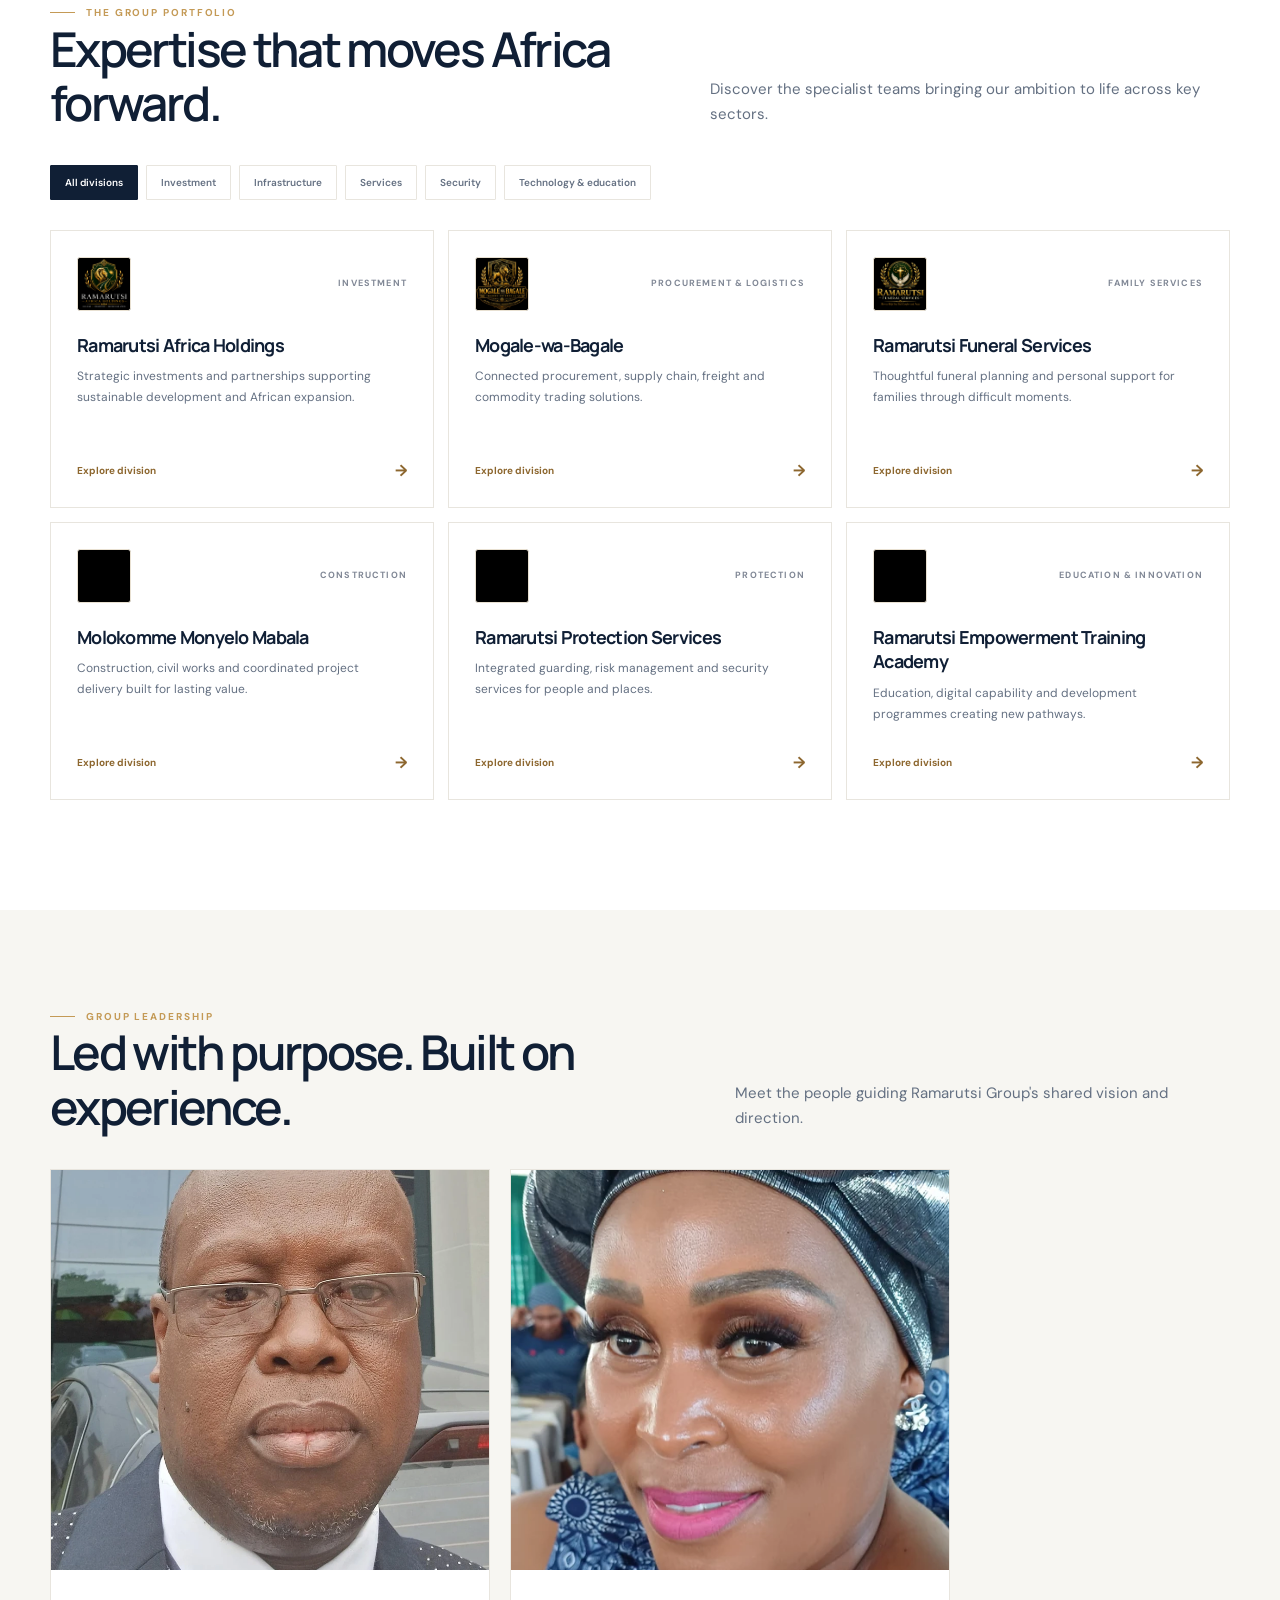
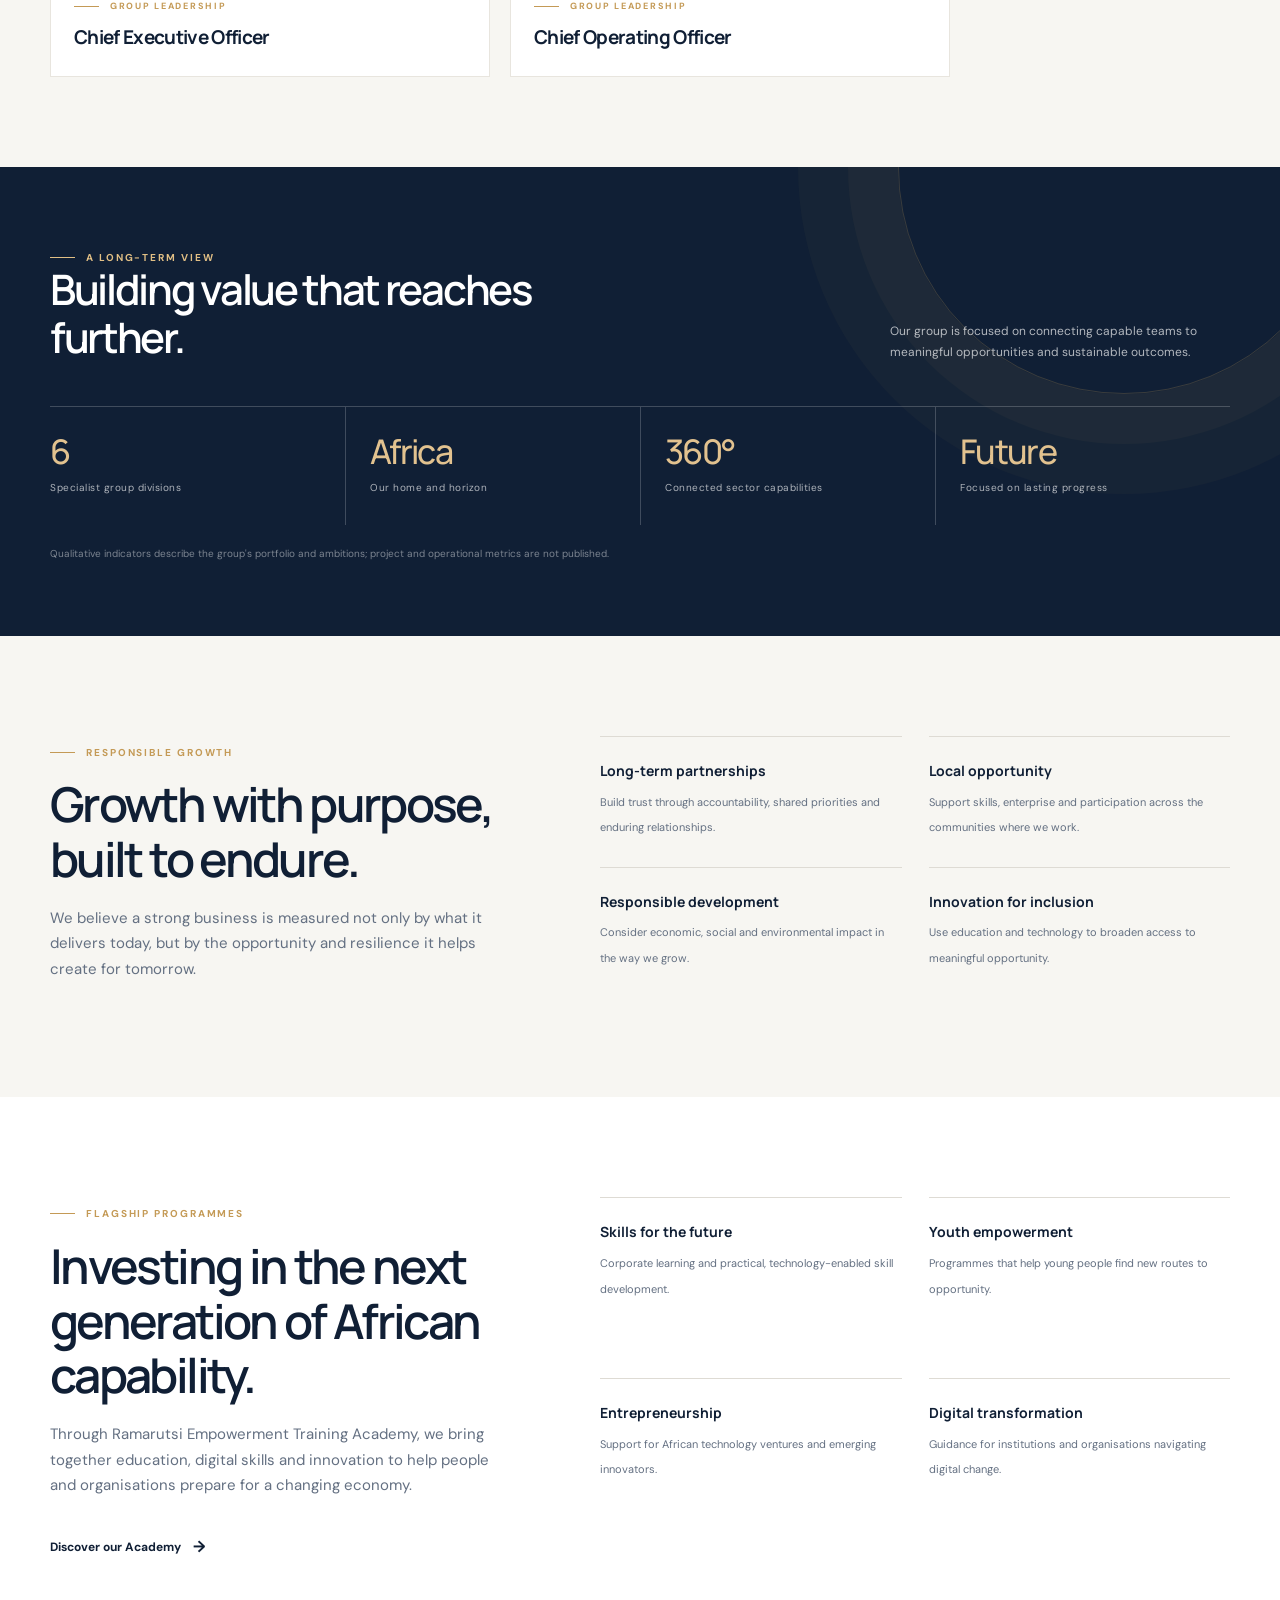
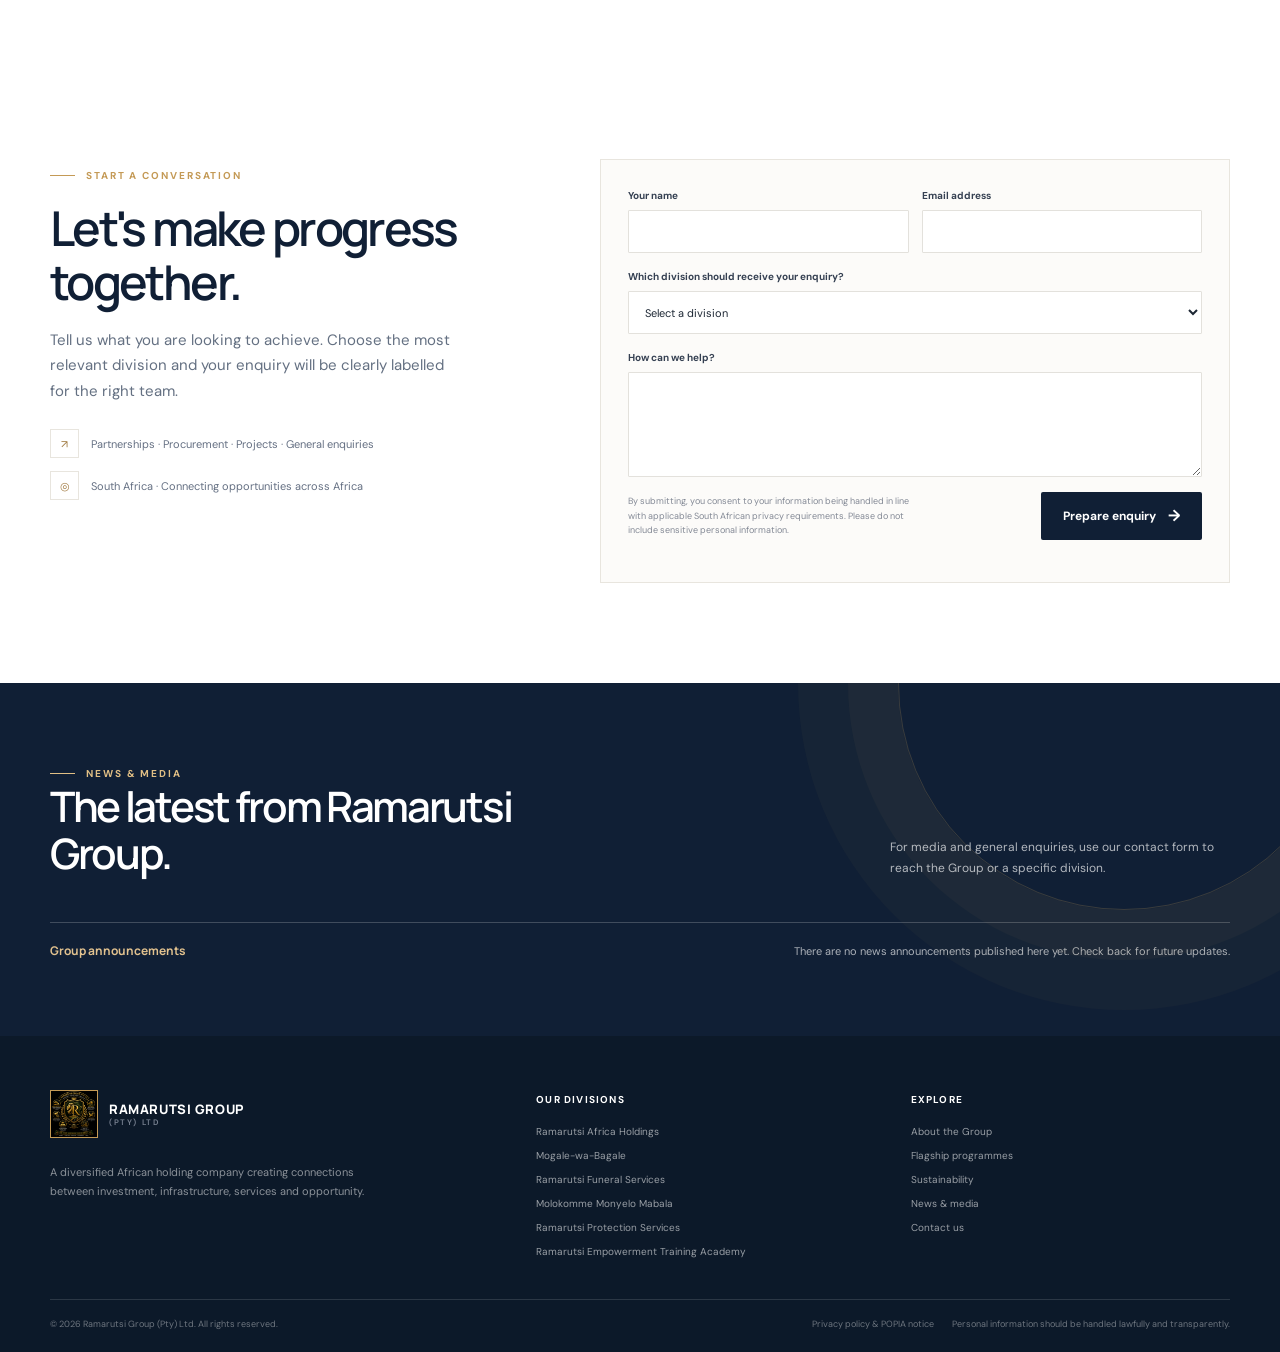
==== commit e072de6b: "Add files via upload updated" ====
--- a/ramarutsi-group-website/index.html
+++ b/ramarutsi-group-website/index.html
@@ -19,7 +19,7 @@
   <header class="site-header">
     <nav class="container nav-inner" aria-label="Main navigation">
       <a class="brand" href="index.html" aria-label="Ramarutsi Group home">
-        <span class="brand-mark" aria-hidden="true">R</span>
+        <span class="brand-mark" aria-hidden="true"><img src="Ramarutsi%20Group%20Logo.jpeg" alt=""></span>
         <span class="brand-copy">Ramarutsi Group<small>(Pty) Ltd · South Africa</small></span>
       </a>
       <button class="menu-toggle" type="button" aria-label="Open navigation menu" aria-expanded="false" aria-controls="primary-navigation">☰</button>
@@ -33,7 +33,7 @@
             <a href="companies/funeral-services.html">Ramarutsi Funeral Services</a>
             <a href="companies/molokomme-monyelo-mabala.html">Molokomme Monyelo Mabala</a>
             <a href="companies/protection-services.html">Ramarutsi Protection Services</a>
-            <a href="companies/reta.html">Reta</a>
+            <a href="companies/reta.html">Ramarutsi Empowerment Training Academy</a>
           </div>
         </li>
         <li><a href="#programmes">Programmes</a></li>
@@ -127,7 +127,7 @@
           </article>
           <article class="division-card" data-sectors="technology">
             <div class="division-top"><span class="division-icon division-logo"><img src="assets/images/division-reta.webp" alt="" loading="lazy" decoding="async"></span><span class="division-sector">Education &amp; innovation</span></div>
-            <h3>Reta</h3>
+            <h3>Ramarutsi Empowerment Training Academy</h3>
             <p>Education, digital capability and development programmes creating new pathways.</p>
             <a href="companies/reta.html"><span>Explore division</span><span aria-hidden="true">→</span></a>
           </article>
@@ -194,8 +194,8 @@
         <div class="values-copy">
           <span class="eyebrow">Flagship programmes</span>
           <h2 class="section-heading">Investing in the next generation of African capability.</h2>
-          <p>Through Reta, we bring together education, digital skills and innovation to help people and organisations prepare for a changing economy.</p>
-          <a class="intro-link" href="companies/reta.html">Discover Reta <span class="arrow" aria-hidden="true">→</span></a>
+          <p>Through Ramarutsi Empowerment Training Academy, we bring together education, digital skills and innovation to help people and organisations prepare for a changing economy.</p>
+          <a class="intro-link" href="companies/reta.html">Discover our Academy <span class="arrow" aria-hidden="true">→</span></a>
         </div>
         <ul class="value-list">
           <li><strong>Skills for the future</strong><span>Corporate learning and practical, technology-enabled skill development.</span></li>
@@ -226,7 +226,7 @@
               <option value="funeral-services">Ramarutsi Funeral Services</option>
               <option value="molokomme-monyelo-mabala">Molokomme Monyelo Mabala</option>
               <option value="protection-services">Ramarutsi Protection Services</option>
-              <option value="reta">Reta</option>
+              <option value="reta">Ramarutsi Empowerment Training Academy</option>
               <option value="group">Ramarutsi Group — general enquiry</option>
             </select>
           </div>
@@ -253,11 +253,11 @@
     <div class="container">
       <div class="footer-top">
         <div class="footer-brand">
-          <a class="brand" href="index.html"><span class="brand-mark" aria-hidden="true">R</span><span class="brand-copy">Ramarutsi Group<small>(Pty) Ltd</small></span></a>
+          <a class="brand" href="index.html"><span class="brand-mark" aria-hidden="true"><img src="Ramarutsi%20Group%20Logo.jpeg" alt=""></span><span class="brand-copy">Ramarutsi Group<small>(Pty) Ltd</small></span></a>
           <p>A diversified African holding company creating connections between investment, infrastructure, services and opportunity.</p>
         </div>
         <div class="footer-column"><h3>Our divisions</h3><div class="footer-links">
-          <a href="companies/africa-holdings.html">Ramarutsi Africa Holdings</a><a href="companies/mogale-wa-bagale.html">Mogale-wa-Bagale</a><a href="companies/funeral-services.html">Ramarutsi Funeral Services</a><a href="companies/molokomme-monyelo-mabala.html">Molokomme Monyelo Mabala</a><a href="companies/protection-services.html">Ramarutsi Protection Services</a><a href="companies/reta.html">Reta</a>
+          <a href="companies/africa-holdings.html">Ramarutsi Africa Holdings</a><a href="companies/mogale-wa-bagale.html">Mogale-wa-Bagale</a><a href="companies/funeral-services.html">Ramarutsi Funeral Services</a><a href="companies/molokomme-monyelo-mabala.html">Molokomme Monyelo Mabala</a><a href="companies/protection-services.html">Ramarutsi Protection Services</a><a href="companies/reta.html">Ramarutsi Empowerment Training Academy</a>
         </div></div>
         <div class="footer-column"><h3>Explore</h3><div class="footer-links">
           <a href="#about">About the Group</a><a href="#programmes">Flagship programmes</a><a href="#sustainability">Sustainability</a><a href="#news">News &amp; media</a><a href="#contact">Contact us</a>
--- a/ramarutsi-group-website/assets/css/style.css
+++ b/ramarutsi-group-website/assets/css/style.css
@@ -44,7 +44,8 @@
 .site-header { position: sticky; z-index: 20; top: 0; height: 78px; border-bottom: 1px solid rgba(16,31,53,.08); background: rgba(255,255,255,.97); backdrop-filter: blur(12px); }
 .nav-inner { display: flex; height: 100%; align-items: center; justify-content: space-between; }
 .brand { display: inline-flex; align-items: center; gap: 11px; flex-shrink: 0; }
-.brand-mark { display: grid; width: 40px; height: 40px; place-items: center; border: 1px solid var(--gold); color: var(--gold); font-family: var(--serif); font-size: 23px; line-height: 1; }
+.brand-mark { display: block; width: 48px; height: 48px; flex: 0 0 48px; overflow: hidden; border: 1px solid var(--gold); background: #000; line-height: 0; }
+.brand-mark img { width: 100%; height: 100%; object-fit: contain; }
 .brand-copy { display: grid; gap: 0; color: var(--navy); font-family: var(--display); font-size: 13px; font-weight: 800; letter-spacing: .045em; line-height: 1.25; text-transform: uppercase; }
 .brand-copy small { color: #788190; font-family: var(--sans); font-size: 8px; font-weight: 600; letter-spacing: .2em; }
 .nav-links { display: flex; align-items: center; gap: clamp(16px, 2.5vw, 33px); margin: 0; padding: 0; list-style: none; }
@@ -96,8 +97,8 @@
 .division-card[hidden] { display: none; }
 .division-top { display: flex; align-items: center; justify-content: space-between; }
 .division-icon { display: grid; width: 42px; height: 42px; place-items: center; border: 1px solid #e8e0d1; color: #ad874d; font-family: var(--serif); font-size: 17px; }
-.division-icon.division-logo { width: 54px; height: 54px; overflow: hidden; border-color: #e8e0d1; border-radius: 50%; background: var(--navy); }
-.division-logo img { width: 100%; height: 100%; border-radius: inherit; object-fit: cover; transition: transform .45s cubic-bezier(.2,.7,.2,1); }
+.division-icon.division-logo { width: 54px; height: 54px; overflow: hidden; border-color: #e8e0d1; border-radius: 3px; background: #000; }
+.division-logo img { width: 100%; height: 100%; border-radius: inherit; object-fit: contain; transition: transform .45s cubic-bezier(.2,.7,.2,1); }
 .division-card:hover .division-logo img { transform: scale(1.13); }
 .division-sector { color: #818896; font-size: 9px; font-weight: 700; letter-spacing: .13em; text-transform: uppercase; }
 .division-card h3 { margin: 22px 0 9px; color: var(--navy); font-family: var(--display); font-size: 18px; font-weight: 700; letter-spacing: -.04em; line-height: 1.35; }
@@ -282,7 +283,7 @@
 }
 @media (max-width: 460px) {
   .container { width: calc(100% - 32px); }
-  .brand-mark { width: 36px; height: 36px; }
+  .brand-mark { width: 44px; height: 44px; flex-basis: 44px; }
   .hero { min-height: 620px; }
   .hero h1 { font-size: clamp(41px, 12vw, 53px); }
   .hero-actions { align-items: stretch; flex-direction: column; max-width: 270px; }
